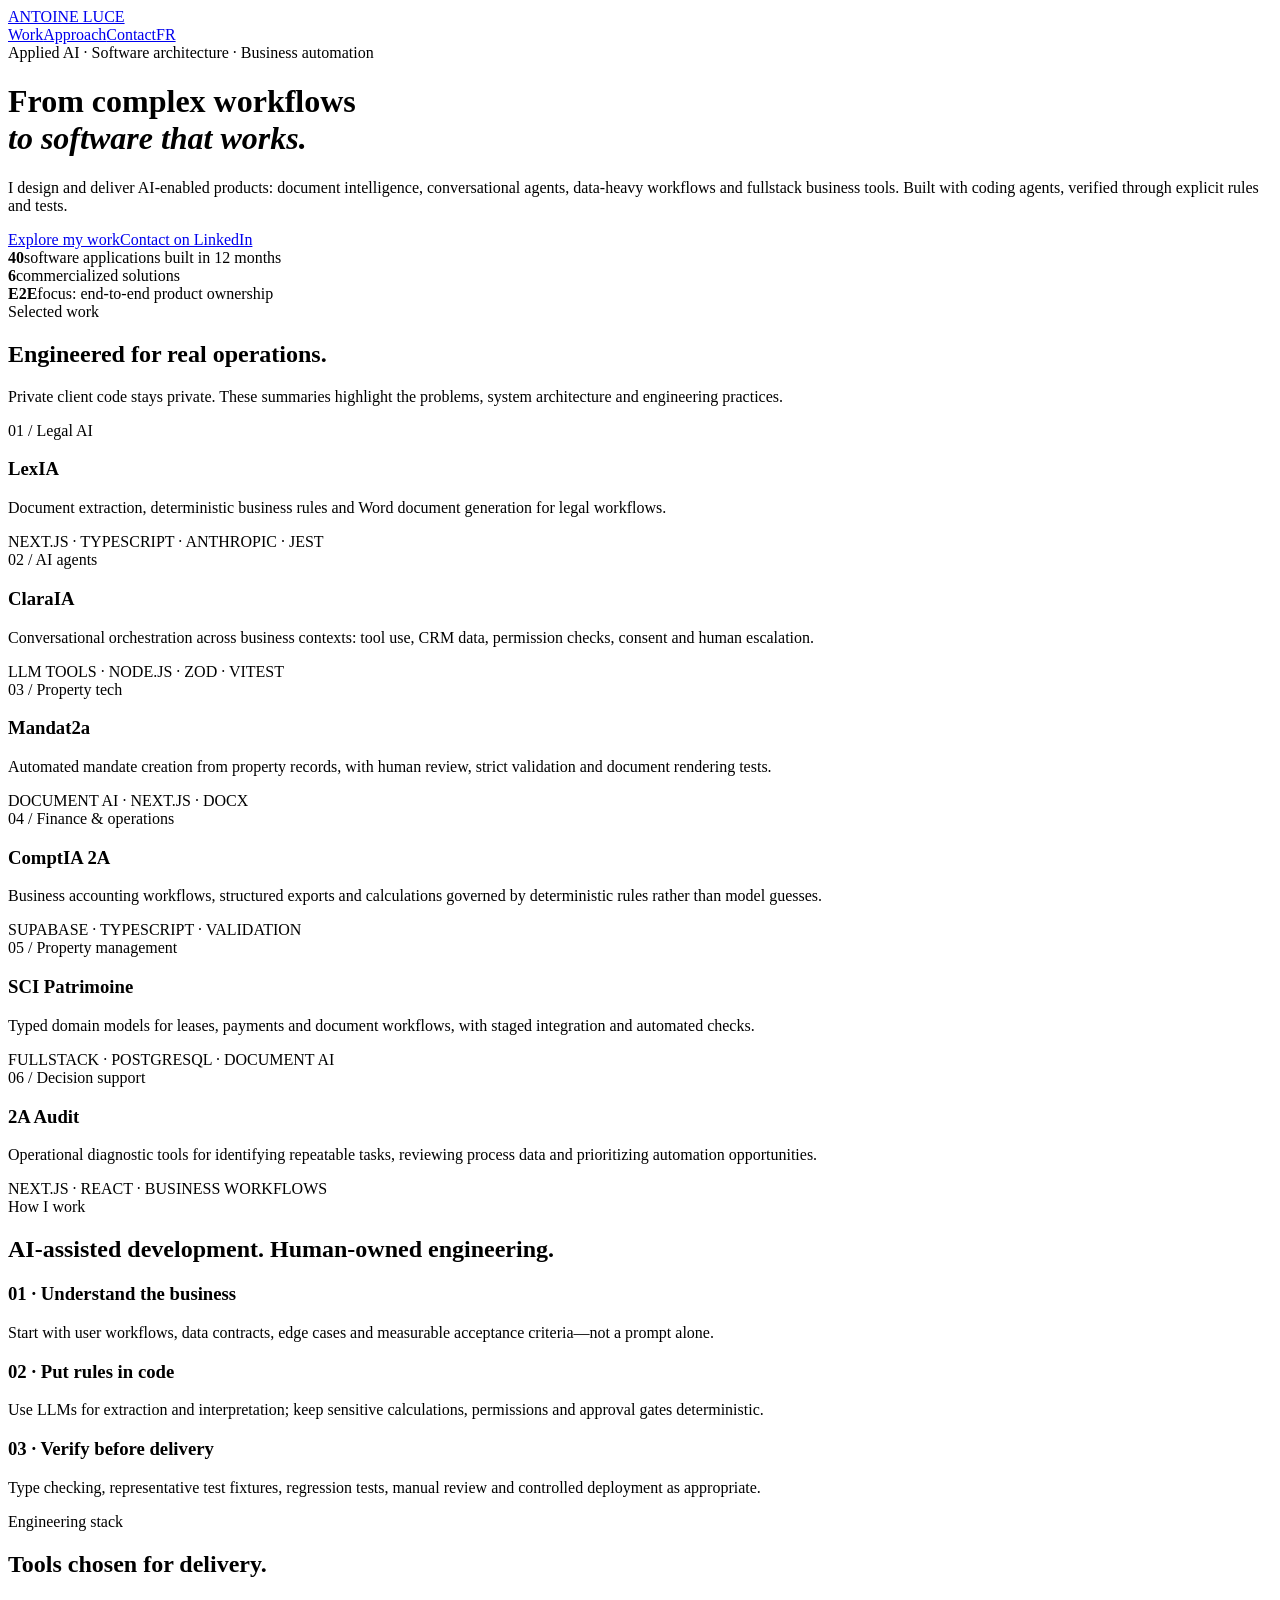
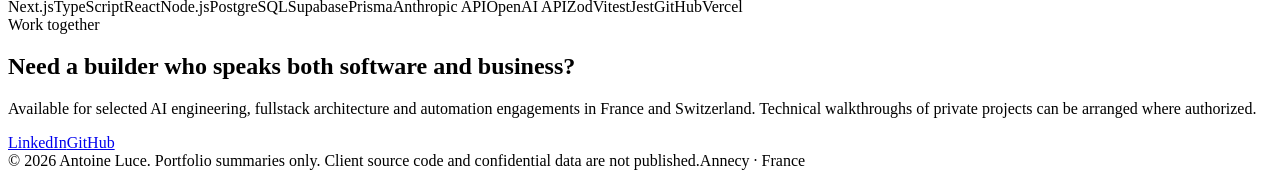
==== index.html @ 7c555594 "feat: add English recruiter portfolio page" ====
<!doctype html>
<html lang="en">
<head>
<meta charset="utf-8">
<meta name="viewport" content="width=device-width,initial-scale=1">
<meta name="description" content="Antoine Luce designs and delivers AI-enabled business applications: LLM agents, document automation, deterministic workflows and fullstack products.">
<meta name="robots" content="index,follow">
<meta name="theme-color" content="#0d131b">
<title>Antoine Luce — AI Engineer &amp; Fullstack Software Architect</title>
<link rel="stylesheet" href="assets/style.css">
</head>
<body>
<header><nav class="wrap" aria-label="Navigation principale"><a class="brand" href="index.html">ANTOINE LUCE</a><div class="navlinks"><a class="optional" href="#work">Work</a><a class="optional" href="#approach">Approach</a><a href="#contact">Contact</a><a class="lang" href="fr.html" lang="fr">FR</a></div></nav></header>
<main>
<div class="wrap"><div class="hero"><div class="eyebrow">Applied AI · Software architecture · Business automation</div><h1>From complex workflows<br><em>to software that works.</em></h1><p class="lead">I design and deliver AI-enabled products: document intelligence, conversational agents, data-heavy workflows and fullstack business tools. Built with coding agents, verified through explicit rules and tests.</p><div class="actions"><a class="action primary" href="#work">Explore my work</a><a class="action" target="_blank" rel="noopener noreferrer" href="https://www.linkedin.com/in/antoine-luce-01a2ba17b">Contact on LinkedIn</a></div></div></div>
<div class="wrap"><div class="numbers" aria-label="Key portfolio statistics"><div class="number"><strong>40</strong><span>software applications built in 12 months</span></div><div class="number"><strong>6</strong><span>commercialized solutions</span></div><div class="number"><strong>E2E</strong><span>focus: end-to-end product ownership</span></div></div></div>
<section id="work" class="wrap"><div class="section-head"><div><div class="eyebrow">Selected work</div><h2>Engineered for real operations.</h2></div><p class="small">Private client code stays private. These summaries highlight the problems, system architecture and engineering practices.</p></div><div class="work-grid"><article class="work"><div class="kicker">01 / Legal AI</div><h3>LexIA</h3><p>Document extraction, deterministic business rules and Word document generation for legal workflows.</p><div class="chips">NEXT.JS · TYPESCRIPT · ANTHROPIC · JEST</div></article>
<article class="work"><div class="kicker">02 / AI agents</div><h3>ClaraIA</h3><p>Conversational orchestration across business contexts: tool use, CRM data, permission checks, consent and human escalation.</p><div class="chips">LLM TOOLS · NODE.JS · ZOD · VITEST</div></article>
<article class="work"><div class="kicker">03 / Property tech</div><h3>Mandat2a</h3><p>Automated mandate creation from property records, with human review, strict validation and document rendering tests.</p><div class="chips">DOCUMENT AI · NEXT.JS · DOCX</div></article>
<article class="work"><div class="kicker">04 / Finance &amp; operations</div><h3>ComptIA 2A</h3><p>Business accounting workflows, structured exports and calculations governed by deterministic rules rather than model guesses.</p><div class="chips">SUPABASE · TYPESCRIPT · VALIDATION</div></article>
<article class="work"><div class="kicker">05 / Property management</div><h3>SCI Patrimoine</h3><p>Typed domain models for leases, payments and document workflows, with staged integration and automated checks.</p><div class="chips">FULLSTACK · POSTGRESQL · DOCUMENT AI</div></article>
<article class="work"><div class="kicker">06 / Decision support</div><h3>2A Audit</h3><p>Operational diagnostic tools for identifying repeatable tasks, reviewing process data and prioritizing automation opportunities.</p><div class="chips">NEXT.JS · REACT · BUSINESS WORKFLOWS</div></article></div></section>
<section id="approach" class="wrap"><div class="eyebrow">How I work</div><h2>AI-assisted development. Human-owned engineering.</h2><div class="long"><h3>01 · Understand the business</h3><p>Start with user workflows, data contracts, edge cases and measurable acceptance criteria—not a prompt alone.</p></div>
<div class="long"><h3>02 · Put rules in code</h3><p>Use LLMs for extraction and interpretation; keep sensitive calculations, permissions and approval gates deterministic.</p></div>
<div class="long"><h3>03 · Verify before delivery</h3><p>Type checking, representative test fixtures, regression tests, manual review and controlled deployment as appropriate.</p></div></section>
<section class="wrap"><div class="eyebrow">Engineering stack</div><h2>Tools chosen for delivery.</h2><div class="stack"><span>Next.js</span><span>TypeScript</span><span>React</span><span>Node.js</span><span>PostgreSQL</span><span>Supabase</span><span>Prisma</span><span>Anthropic API</span><span>OpenAI API</span><span>Zod</span><span>Vitest</span><span>Jest</span><span>GitHub</span><span>Vercel</span></div></section>
<section id="contact" class="wrap contact"><div class="eyebrow">Work together</div><h2>Need a builder who speaks both software and business?</h2><p>Available for selected AI engineering, fullstack architecture and automation engagements in France and Switzerland. Technical walkthroughs of private projects can be arranged where authorized.</p><div class="actions"><a class="action primary" target="_blank" rel="noopener noreferrer" href="https://www.linkedin.com/in/antoine-luce-01a2ba17b">LinkedIn</a><a class="action" target="_blank" rel="noopener noreferrer" href="https://github.com/TradingMentor">GitHub</a></div></section>
</main>
<footer><div class="wrap"><span>© 2026 Antoine Luce. Portfolio summaries only. Client source code and confidential data are not published.</span><span>Annecy · France</span></div></footer>
</body>
</html>
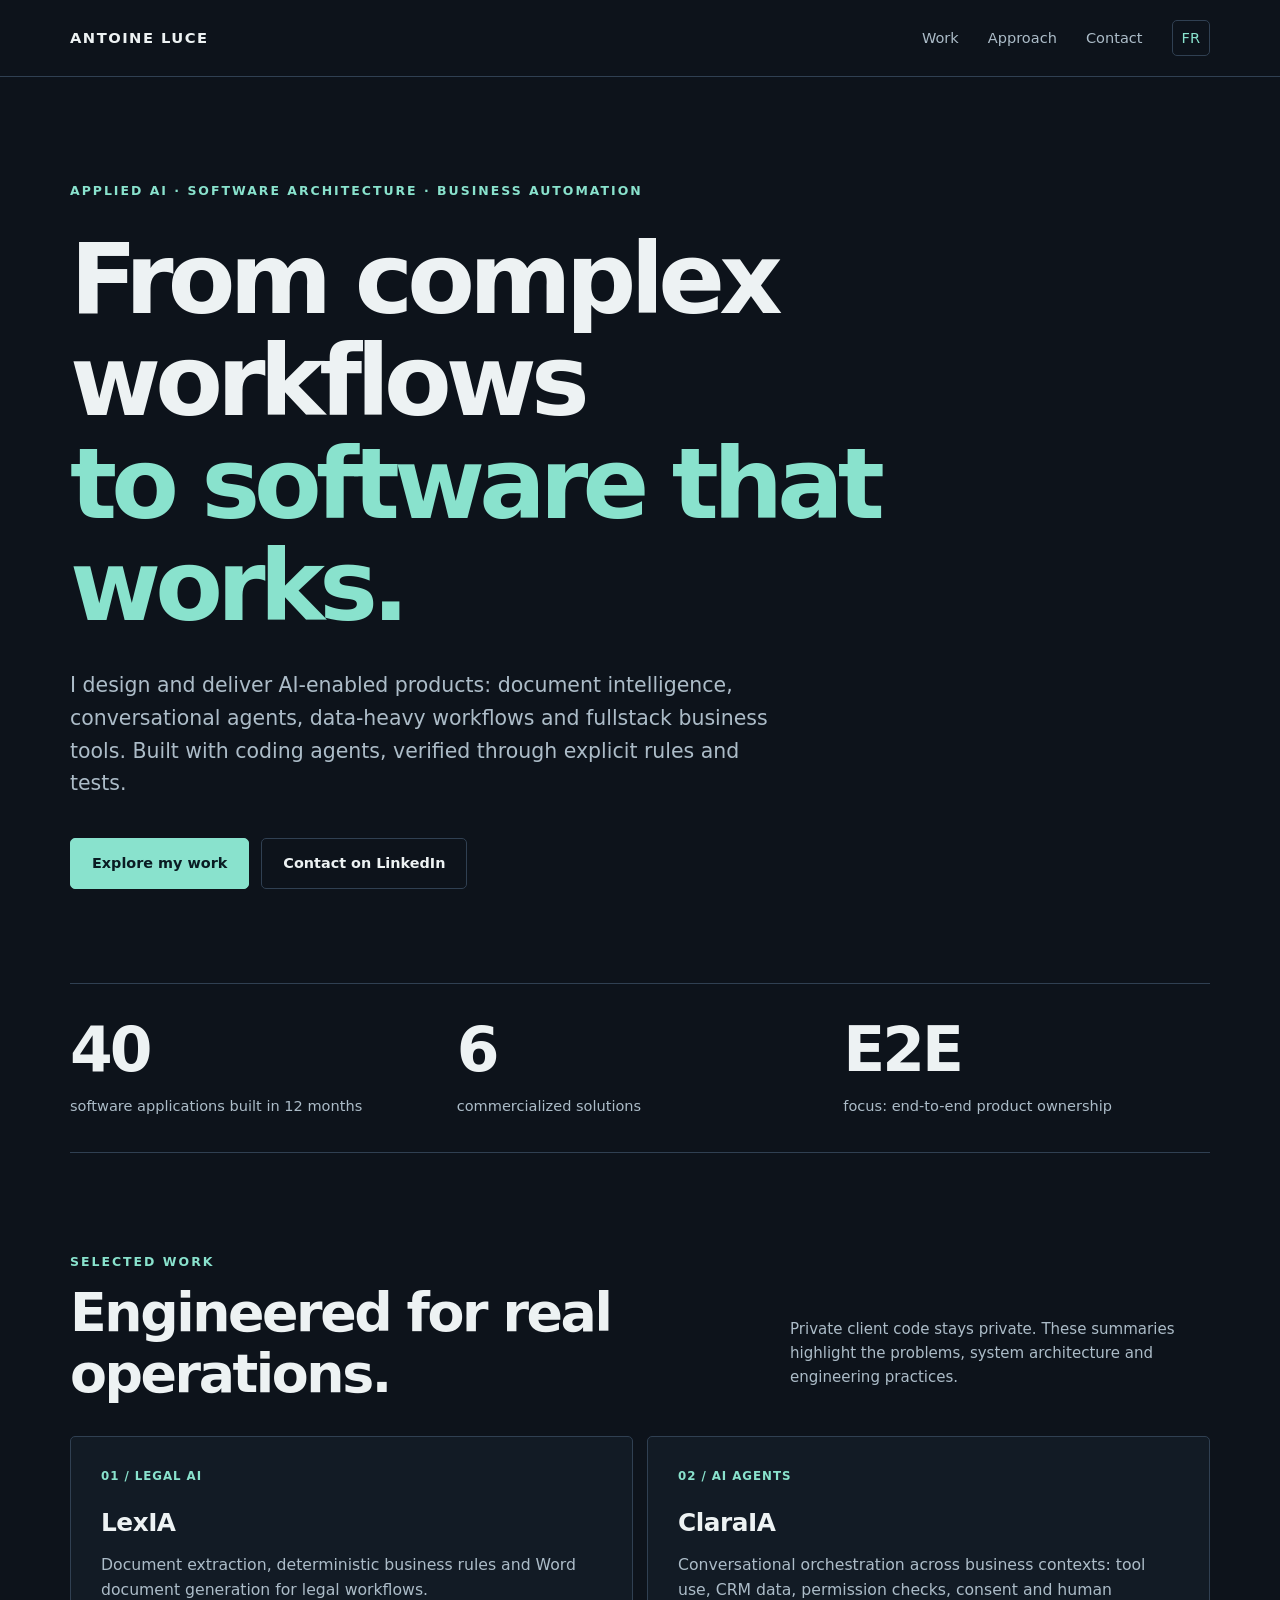
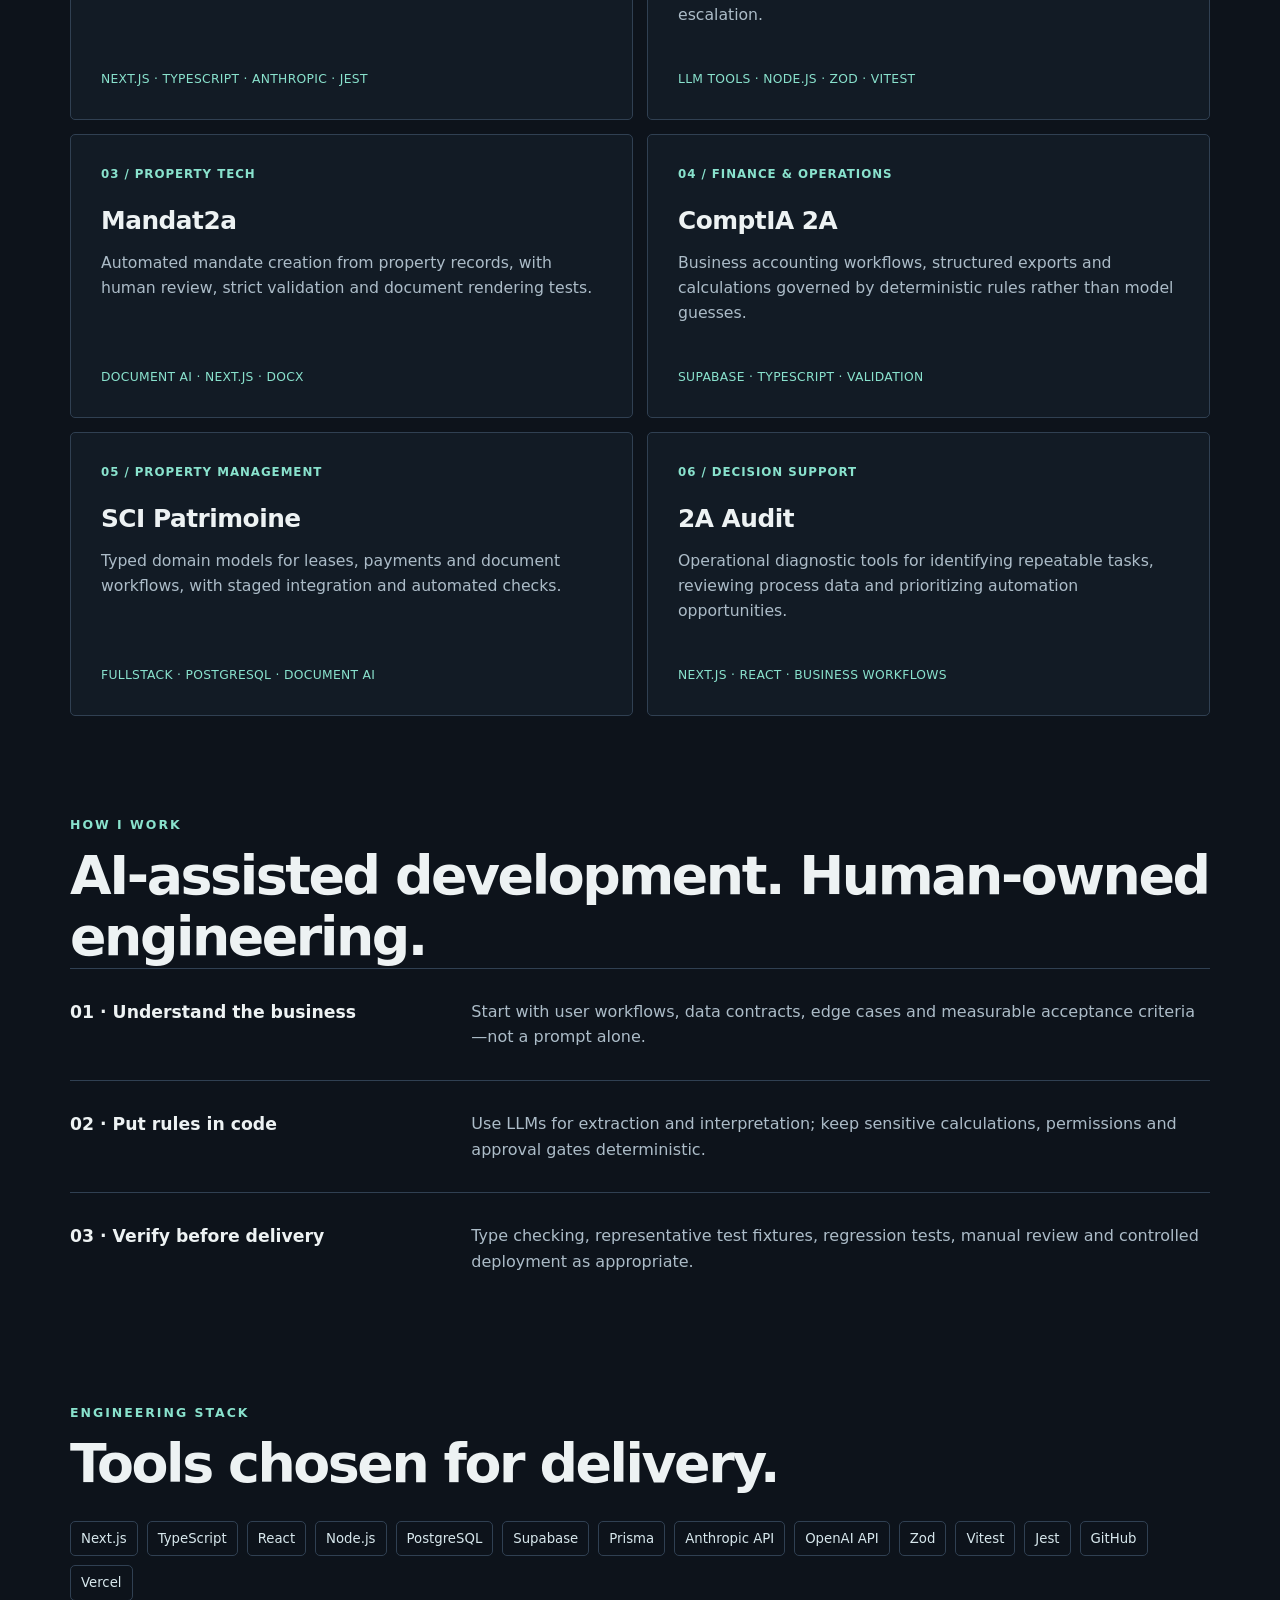
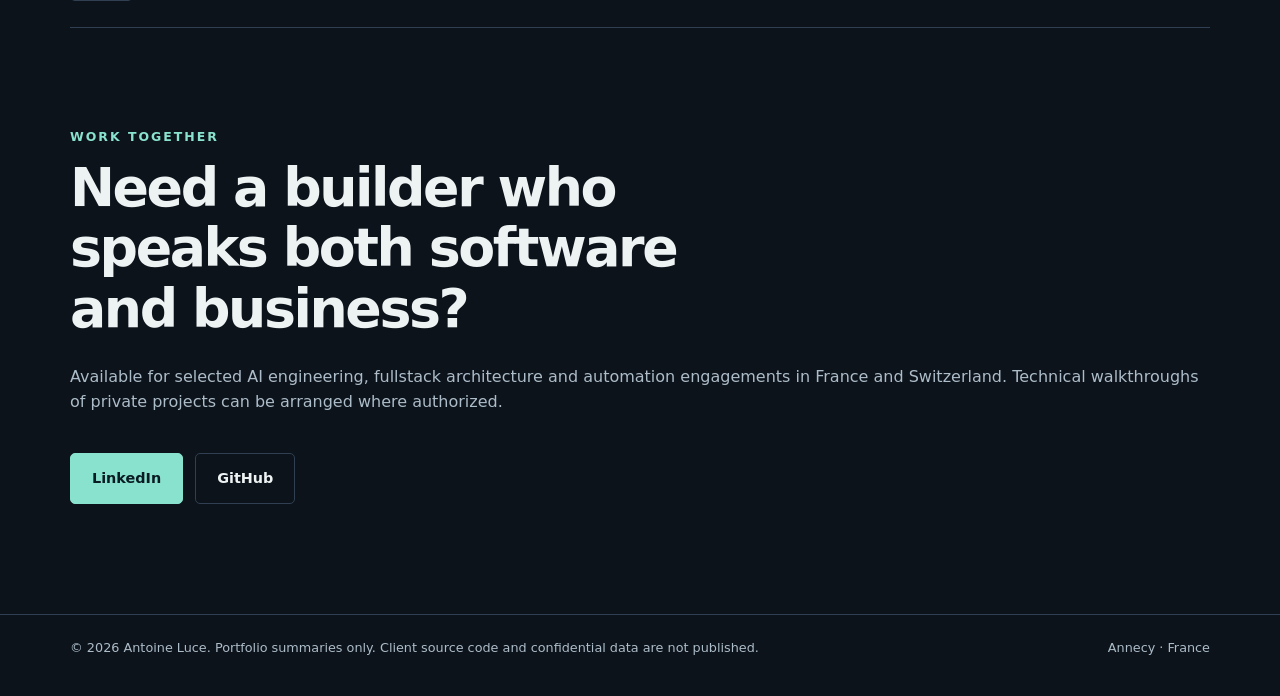
==== commit cdeaa290: "fix: point portfolio GitHub link to renamed profile" ====
--- a/index.html
+++ b/index.html
@@ -24,7 +24,7 @@
 <div class="long"><h3>02 · Put rules in code</h3><p>Use LLMs for extraction and interpretation; keep sensitive calculations, permissions and approval gates deterministic.</p></div>
 <div class="long"><h3>03 · Verify before delivery</h3><p>Type checking, representative test fixtures, regression tests, manual review and controlled deployment as appropriate.</p></div></section>
 <section class="wrap"><div class="eyebrow">Engineering stack</div><h2>Tools chosen for delivery.</h2><div class="stack"><span>Next.js</span><span>TypeScript</span><span>React</span><span>Node.js</span><span>PostgreSQL</span><span>Supabase</span><span>Prisma</span><span>Anthropic API</span><span>OpenAI API</span><span>Zod</span><span>Vitest</span><span>Jest</span><span>GitHub</span><span>Vercel</span></div></section>
-<section id="contact" class="wrap contact"><div class="eyebrow">Work together</div><h2>Need a builder who speaks both software and business?</h2><p>Available for selected AI engineering, fullstack architecture and automation engagements in France and Switzerland. Technical walkthroughs of private projects can be arranged where authorized.</p><div class="actions"><a class="action primary" target="_blank" rel="noopener noreferrer" href="https://www.linkedin.com/in/antoine-luce-01a2ba17b">LinkedIn</a><a class="action" target="_blank" rel="noopener noreferrer" href="https://github.com/TradingMentor">GitHub</a></div></section>
+<section id="contact" class="wrap contact"><div class="eyebrow">Work together</div><h2>Need a builder who speaks both software and business?</h2><p>Available for selected AI engineering, fullstack architecture and automation engagements in France and Switzerland. Technical walkthroughs of private projects can be arranged where authorized.</p><div class="actions"><a class="action primary" target="_blank" rel="noopener noreferrer" href="https://www.linkedin.com/in/antoine-luce-01a2ba17b">LinkedIn</a><a class="action" target="_blank" rel="noopener noreferrer" href="https://github.com/antoine-luce">GitHub</a></div></section>
 </main>
 <footer><div class="wrap"><span>© 2026 Antoine Luce. Portfolio summaries only. Client source code and confidential data are not published.</span><span>Annecy · France</span></div></footer>
 </body>
--- a/assets/style.css
+++ b/assets/style.css
@@ -0,0 +1,49 @@
+/* Antoine Luce — public portfolio / no external assets or client files */
+:root { color-scheme: dark; --bg:#0d131b; --surface:#121b25; --line:#304052; --ink:#edf2f3; --muted:#acbcc8; --teal:#89e2cd; --soft:#182731; --max:1140px; }
+* { box-sizing: border-box; }
+html { scroll-behavior: smooth; }
+body { margin:0; background:var(--bg); color:var(--ink); font-family:ui-sans-serif,system-ui,-apple-system,BlinkMacSystemFont,"Segoe UI",sans-serif; line-height:1.6; -webkit-font-smoothing:antialiased; }
+a { color:inherit; text-decoration:none; }
+a:hover { color:var(--teal); }
+:focus-visible { outline:2px solid var(--teal); outline-offset:4px; }
+.wrap { width:min(var(--max),calc(100% - 64px)); margin-inline:auto; }
+header { border-bottom:1px solid var(--line); }
+nav { min-height:76px; display:flex; align-items:center; justify-content:space-between; gap:20px; }
+.brand { font-size:.92rem; font-weight:800; letter-spacing:.1em; white-space:nowrap; }
+.navlinks { display:flex; align-items:center; gap:29px; color:var(--muted); font-size:.91rem; }
+.lang { color:var(--teal); border:1px solid var(--line); border-radius:5px; padding:5px 9px; }
+.hero { padding:104px 0 94px; max-width:950px; }
+.eyebrow { color:var(--teal); font-weight:700; font-size:.78rem; letter-spacing:.16em; text-transform:uppercase; }
+h1 { font-size:clamp(3.35rem,7.7vw,7.1rem); line-height:1.04; font-weight:650; letter-spacing:-.06em; margin:27px 0 31px; max-width:900px; }
+h1 em { color:var(--teal); font-style:normal; }
+.lead { font-size:clamp(1.02rem,1.7vw,1.28rem); color:var(--muted); max-width:700px; }
+.actions { display:flex; gap:12px; flex-wrap:wrap; margin:38px 0 0; }
+.action { padding:13px 21px; border:1px solid var(--line); font-size:.9rem; font-weight:700; border-radius:5px; }
+.action.primary { background:var(--teal); color:#0a1c23; border-color:var(--teal); }
+.action:hover { transform:translateY(-1px); }
+.numbers { display:grid; grid-template-columns: repeat(3,1fr); gap:20px; border-top:1px solid var(--line); border-bottom:1px solid var(--line); padding:35px 0; }
+.number strong { display:block; font-weight:650; line-height:1; font-size:clamp(2.45rem,4.8vw,4.9rem); letter-spacing:-.05em; }
+.number span { display:block; margin-top:13px; color:var(--muted); font-size:.91rem; }
+section { padding:99px 0 0; }
+.section-head { display:flex; justify-content:space-between; align-items:end; gap:35px; margin-bottom:32px; }
+h2 { font-weight:650; font-size:clamp(2rem,4.2vw,3.55rem); line-height:1.13; letter-spacing:-.045em; margin:11px 0 0; }
+.small { color:var(--muted); max-width:420px; font-size:.94rem; }
+.work-grid { display:grid; grid-template-columns:repeat(2,1fr); gap:14px; }
+.work { background:var(--surface); padding:30px; min-height:284px; border:1px solid var(--line); border-radius:5px; display:flex; flex-direction:column; }
+.work .kicker { color:var(--teal); text-transform:uppercase; letter-spacing:.08em; font-size:.74rem; font-weight:750; }
+.work h3 { font-size:1.55rem; font-weight:650; margin:17px 0 9px; letter-spacing:-.02em; }
+.work p { color:var(--muted); margin:0 0 18px; font-size:.98rem; }
+.work .chips { margin-top:auto; color:var(--teal); font-size:.77rem; letter-spacing:.025em; }
+.long { border-top:1px solid var(--line); padding:30px 0; display:grid; grid-template-columns: 1fr 2fr; gap:32px; }
+.long:first-of-type { margin-top:26px; }
+.long h3 { margin:0; font-size:1.08rem; font-weight:750; }
+.long p { margin:0; color:var(--muted); }
+.stack { padding:26px 0; display:flex; flex-wrap:wrap; gap:9px; }
+.stack span { font-size:.83rem; border:1px solid var(--line); border-radius:5px; padding:6px 10px; color:#d8e8ed; }
+.contact { border-top:1px solid var(--line); padding-bottom:110px; }
+.contact h2 { max-width:650px; margin-bottom:24px; }
+.contact p { color:var(--muted); }
+footer { border-top:1px solid var(--line); padding:23px 0 38px; color:var(--muted); font-size:.8rem; }
+footer .wrap { display:flex; justify-content:space-between; gap:24px; }
+@media(max-width:750px) { .wrap{width:min(100% - 36px,var(--max))} nav{min-height:68px} .navlinks{gap:13px;font-size:.85rem} .navlinks .optional{display:none} .hero{padding:72px 0 64px} h1{font-size:clamp(3rem,12vw,5.1rem)} .numbers{gap:10px} section{padding-top:70px} .section-head{display:block} .work-grid{grid-template-columns:1fr} .work{min-height:240px;padding:24px} .long{grid-template-columns:1fr;gap:8px} footer .wrap{display:block} footer .wrap>*{display:block;margin-bottom:8px} }
+@media(prefers-reduced-motion:reduce){html{scroll-behavior:auto}.action:hover{transform:none}}
